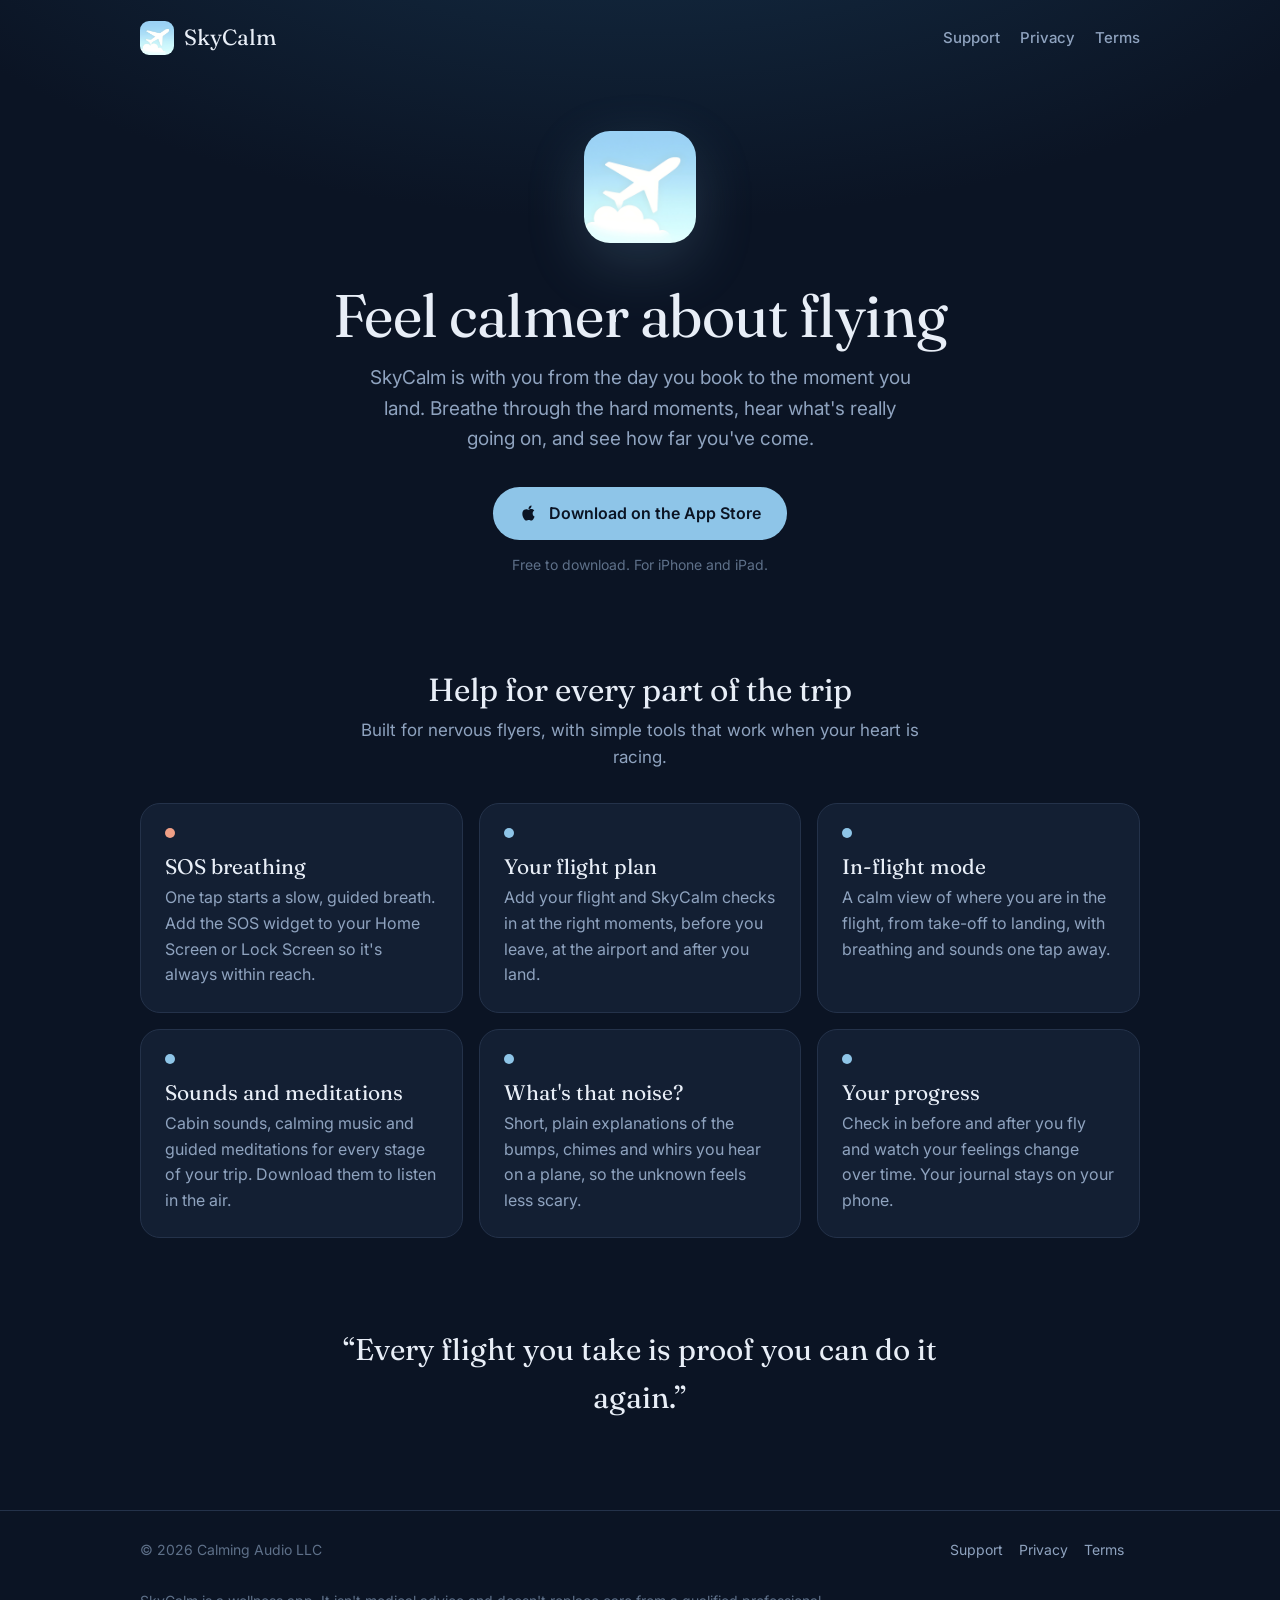
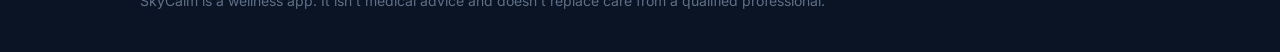
==== index.html @ d06df046 "SkyCalm website: home, privacy, terms, support Static site for skycalm.net, served by GitHub Pages. " ====
<!doctype html>
<html lang="en">
<head>
  <meta charset="utf-8">
  <meta name="viewport" content="width=device-width, initial-scale=1">
  <title>SkyCalm: Fear of Flying</title>
  <meta name="description" content="SkyCalm helps you feel calmer about flying, with SOS breathing, a flight plan that checks in on you, calming sounds and guided meditations.">
  <meta name="theme-color" content="#0b1424">
  <meta property="og:title" content="SkyCalm: Fear of Flying">
  <meta property="og:description" content="Feel calmer about flying, from booking to landing.">
  <meta property="og:image" content="https://skycalm.net/icon.png">
  <meta name="apple-itunes-app" content="app-id=6746972686">
  <link rel="icon" href="icon.png">
  <link rel="apple-touch-icon" href="icon.png">
  <link rel="preconnect" href="https://fonts.googleapis.com">
  <link rel="preconnect" href="https://fonts.gstatic.com" crossorigin>
  <link rel="stylesheet" href="https://fonts.googleapis.com/css2?family=Fraunces:opsz@9..144&family=Inter:wght@400;500;600&display=swap">
  <link rel="stylesheet" href="styles.css">
</head>
<body>
  <header class="site-header">
    <div class="wrap">
      <a class="brand" href="/"><img src="icon.png" alt="">SkyCalm</a>
      <nav class="nav" aria-label="Main">
        <a href="/support">Support</a>
        <a href="/privacy">Privacy</a>
        <a href="/terms">Terms</a>
      </nav>
    </div>
  </header>

  <main>
    <section class="hero">
      <div class="wrap">
        <img class="app-icon" src="icon.png" alt="SkyCalm app icon">
        <h1>Feel calmer about flying</h1>
        <p class="lede">SkyCalm is with you from the day you book to the moment you land. Breathe through the hard moments, hear what's really going on, and see how far you've come.</p>
        <a class="button" href="https://apps.apple.com/app/id6746972686">
          <svg viewBox="0 0 24 24" fill="currentColor" aria-hidden="true"><path d="M16.37 12.6c-.02-2.3 1.88-3.4 1.96-3.46-1.07-1.56-2.73-1.78-3.32-1.8-1.41-.14-2.76.83-3.48.83-.72 0-1.82-.81-3-.79-1.54.02-2.96.9-3.76 2.27-1.6 2.78-.41 6.9 1.15 9.16.76 1.1 1.67 2.34 2.86 2.3 1.15-.05 1.58-.74 2.97-.74 1.38 0 1.77.74 2.98.72 1.23-.02 2.01-1.12 2.76-2.23.87-1.28 1.23-2.52 1.25-2.58-.03-.01-2.4-.92-2.42-3.66zM14.1 5.86c.63-.77 1.06-1.83.94-2.89-.91.04-2.02.61-2.67 1.37-.58.67-1.1 1.76-.96 2.8 1.02.08 2.06-.52 2.69-1.28z"/></svg>
          Download on the App Store
        </a>
        <p class="small">Free to download. For iPhone and iPad.</p>
      </div>
    </section>

    <section class="section">
      <div class="wrap">
        <h2>Help for every part of the trip</h2>
        <p class="center">Built for nervous flyers, with simple tools that work when your heart is racing.</p>
        <div class="grid">
          <div class="card"><div class="dot sos"></div><h3>SOS breathing</h3><p>One tap starts a slow, guided breath. Add the SOS widget to your Home Screen or Lock Screen so it's always within reach.</p></div>
          <div class="card"><div class="dot"></div><h3>Your flight plan</h3><p>Add your flight and SkyCalm checks in at the right moments, before you leave, at the airport and after you land.</p></div>
          <div class="card"><div class="dot"></div><h3>In-flight mode</h3><p>A calm view of where you are in the flight, from take-off to landing, with breathing and sounds one tap away.</p></div>
          <div class="card"><div class="dot"></div><h3>Sounds and meditations</h3><p>Cabin sounds, calming music and guided meditations for every stage of your trip. Download them to listen in the air.</p></div>
          <div class="card"><div class="dot"></div><h3>What's that noise?</h3><p>Short, plain explanations of the bumps, chimes and whirs you hear on a plane, so the unknown feels less scary.</p></div>
          <div class="card"><div class="dot"></div><h3>Your progress</h3><p>Check in before and after you fly and watch your feelings change over time. Your journal stays on your phone.</p></div>
        </div>
      </div>
    </section>

    <section class="quote">
      <div class="wrap">
        <p>“Every flight you take is proof you can do it again.”</p>
      </div>
    </section>
  </main>

  <footer class="site-footer">
    <div class="wrap">
      <div>© 2026 Calming Audio LLC</div>
      <div><a href="/support">Support</a><a href="/privacy">Privacy</a><a href="/terms">Terms</a></div>
      <p class="disclaimer">SkyCalm is a wellness app. It isn't medical advice and doesn't replace care from a qualified professional.</p>
    </div>
  </footer>
</body>
</html>
---- styles.css ----
/* SkyCalm website: the app's "night flight" palette. */
:root {
  --bg: #0b1424;
  --surface: #131f33;
  --raised: #1a2840;
  --text: #e8eef7;
  --muted: #8fa3bf;
  --faint: #5e7089;
  --border: #24324a;
  --sky: #8ec5e8;
  --on-accent: #0b1424;
  --sos: #ef9f86;
  --serif: 'Fraunces', Georgia, serif;
  --sans: 'Inter', system-ui, -apple-system, 'Segoe UI', sans-serif;
  color-scheme: dark;
}

* { box-sizing: border-box; }

html { -webkit-text-size-adjust: 100%; }

body {
  margin: 0;
  background:
    radial-gradient(1200px 600px at 50% -200px, #16314a 0%, transparent 70%),
    var(--bg);
  color: var(--text);
  font-family: var(--sans);
  font-size: 17px;
  line-height: 1.6;
  min-height: 100vh;
}

a { color: var(--sky); text-underline-offset: 3px; }
a:hover { color: #b6dcf3; }
:focus-visible { outline: 2px solid var(--sky); outline-offset: 3px; border-radius: 6px; }

.wrap { max-width: 1040px; margin: 0 auto; padding: 0 20px; }
.narrow { max-width: 720px; }

/* Header */
.site-header { padding: 20px 0; }
.site-header .wrap { display: flex; align-items: center; justify-content: space-between; gap: 16px; flex-wrap: wrap; }
.brand { display: flex; align-items: center; gap: 10px; color: var(--text); text-decoration: none; font-family: var(--serif); font-size: 22px; }
.brand img { width: 34px; height: 34px; border-radius: 9px; }
.nav { display: flex; gap: 20px; flex-wrap: wrap; }
.nav a { color: var(--muted); text-decoration: none; font-size: 15px; font-weight: 500; }
.nav a:hover, .nav a[aria-current='page'] { color: var(--text); }

/* Hero */
.hero { text-align: center; padding: 56px 0 40px; }
.hero .app-icon { width: 112px; height: 112px; border-radius: 26px; box-shadow: 0 20px 60px rgba(142, 197, 232, 0.18); }
h1, h2, h3 { font-family: var(--serif); font-weight: 400; line-height: 1.2; margin: 0 0 12px; }
.hero h1 { font-size: clamp(36px, 7vw, 60px); margin-top: 28px; letter-spacing: -0.5px; }
.lede { color: var(--muted); font-size: 19px; max-width: 560px; margin: 0 auto 32px; }

.button {
  display: inline-flex; align-items: center; gap: 10px;
  background: var(--sky); color: var(--on-accent);
  padding: 14px 26px; border-radius: 999px;
  font-weight: 600; text-decoration: none; font-size: 16px;
}
.button:hover { color: var(--on-accent); background: #a7d3ef; }
.button svg { width: 20px; height: 20px; }
.small { color: var(--faint); font-size: 14px; margin-top: 14px; }

/* Features */
.section { padding: 40px 0; }
.section h2 { font-size: 32px; text-align: center; margin-bottom: 8px; }
.section > .wrap > p.center { color: var(--muted); text-align: center; margin: 0 auto 32px; max-width: 560px; }
.grid { display: grid; grid-template-columns: repeat(auto-fit, minmax(260px, 1fr)); gap: 16px; }
.card {
  background: var(--surface);
  border: 1px solid var(--border);
  border-radius: 20px;
  padding: 24px;
}
.card h3 { font-size: 21px; margin-bottom: 6px; }
.card p { color: var(--muted); margin: 0; font-size: 16px; }
.card .dot { width: 10px; height: 10px; border-radius: 50%; background: var(--sky); margin-bottom: 16px; }
.card .dot.sos { background: var(--sos); }

.quote { text-align: center; padding: 48px 0; }
.quote p { font-family: var(--serif); font-size: clamp(22px, 4vw, 30px); max-width: 680px; margin: 0 auto; }

/* Long-form pages */
.doc { padding: 32px 0 64px; }
.doc h1 { font-size: clamp(32px, 6vw, 44px); }
.doc h2 { font-size: 24px; margin-top: 40px; }
.doc p, .doc li { color: #cbd6e6; }
.doc ul { padding-left: 22px; }
.doc li { margin-bottom: 6px; }
.updated { color: var(--faint); font-size: 15px; }
.callout {
  background: var(--surface); border: 1px solid var(--border); border-radius: 16px;
  padding: 18px 20px; margin: 24px 0;
}
.callout p { margin: 0; }
details { background: var(--surface); border: 1px solid var(--border); border-radius: 14px; padding: 14px 18px; margin-bottom: 10px; }
summary { cursor: pointer; font-weight: 600; color: var(--text); }
details p { margin: 10px 0 0; }

/* Footer */
.site-footer { border-top: 1px solid var(--border); margin-top: 40px; padding: 28px 0 40px; color: var(--faint); font-size: 14px; }
.site-footer .wrap { display: flex; justify-content: space-between; gap: 16px; flex-wrap: wrap; }
.site-footer a { color: var(--muted); text-decoration: none; margin-right: 16px; }
.site-footer a:hover { color: var(--text); }
.disclaimer { width: 100%; margin: 12px 0 0; }

@media (max-width: 520px) {
  body { font-size: 16px; }
  .nav { gap: 14px; }
  .hero { padding-top: 32px; }
}
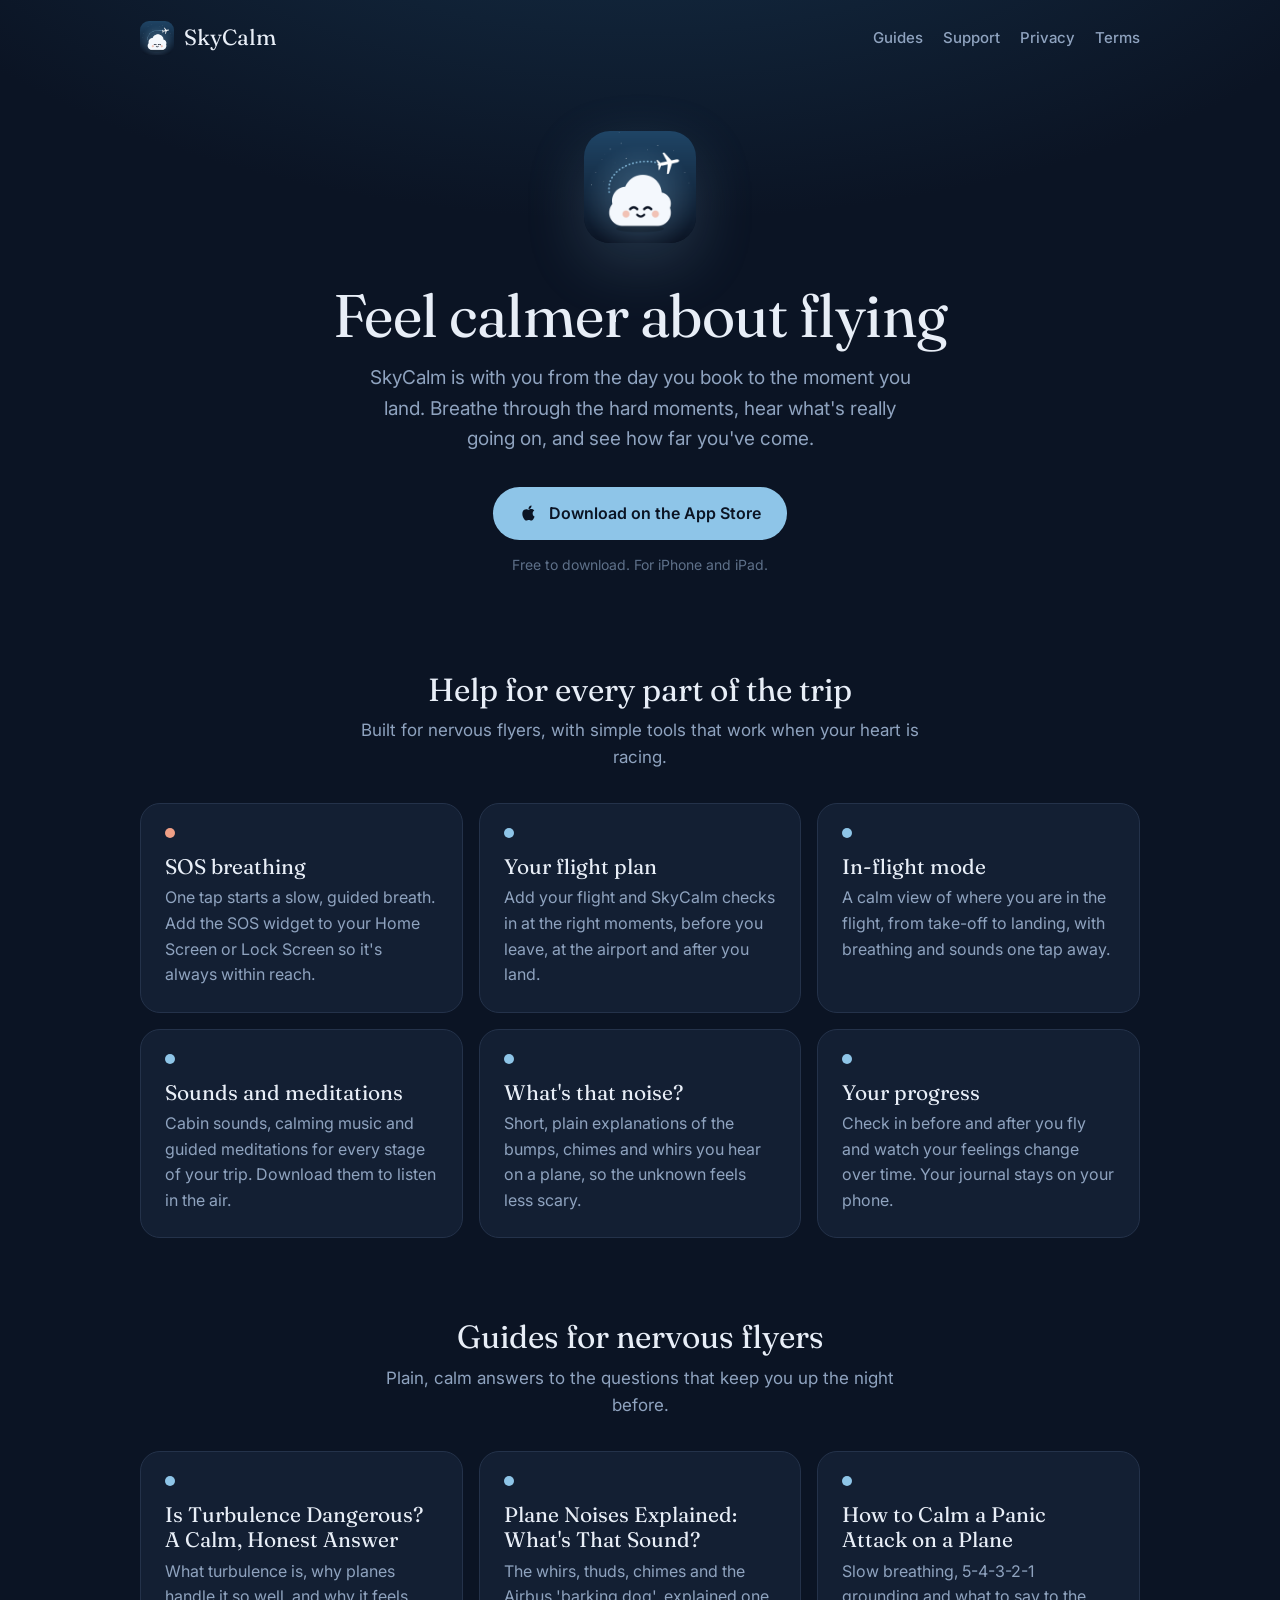
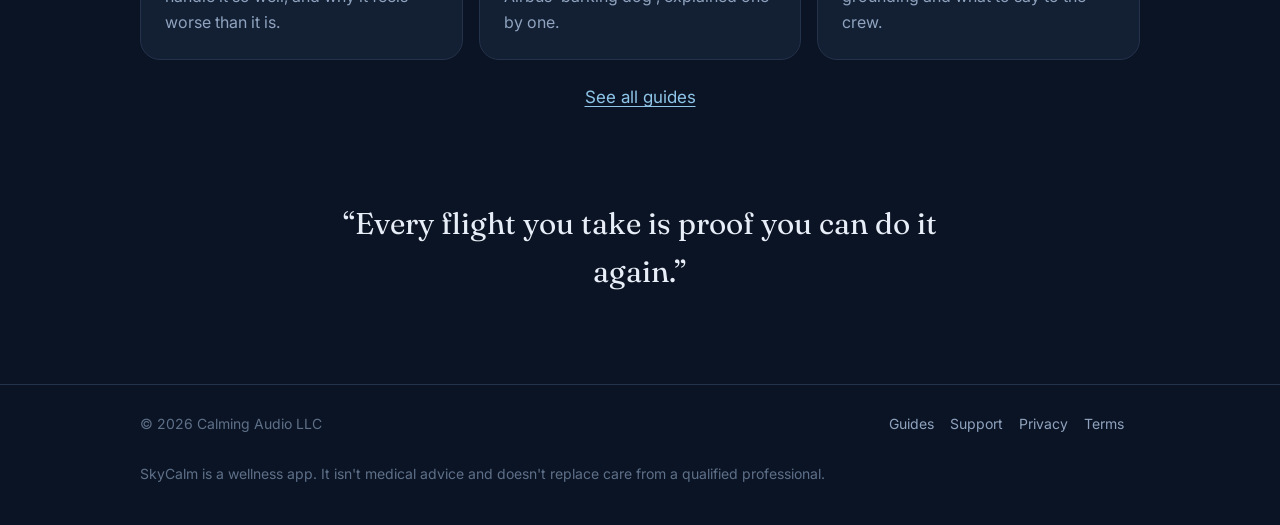
==== commit d64f7609: "Add guides for nervous flyers Six guides (turbulence, plane noises, panic attacks, turbulence foreca" ====
--- a/index.html
+++ b/index.html
@@ -22,6 +22,7 @@
     <div class="wrap">
       <a class="brand" href="/"><img src="icon.png" alt="">SkyCalm</a>
       <nav class="nav" aria-label="Main">
+        <a href="/guides/">Guides</a>
         <a href="/support">Support</a>
         <a href="/privacy">Privacy</a>
         <a href="/terms">Terms</a>
@@ -58,6 +59,19 @@
       </div>
     </section>
 
+    <section class="section guides-teaser">
+      <div class="wrap">
+        <h2>Guides for nervous flyers</h2>
+        <p class="center">Plain, calm answers to the questions that keep you up the night before.</p>
+        <div class="grid guide-grid">
+          <a class="card guide-card" href="/guides/is-turbulence-dangerous"><div class="dot"></div><h3>Is Turbulence Dangerous? A Calm, Honest Answer</h3><p>What turbulence is, why planes handle it so well, and why it feels worse than it is.</p></a>
+          <a class="card guide-card" href="/guides/plane-noises-explained"><div class="dot"></div><h3>Plane Noises Explained: What's That Sound?</h3><p>The whirs, thuds, chimes and the Airbus 'barking dog', explained one by one.</p></a>
+          <a class="card guide-card" href="/guides/panic-attack-on-a-plane"><div class="dot"></div><h3>How to Calm a Panic Attack on a Plane</h3><p>Slow breathing, 5-4-3-2-1 grounding and what to say to the crew.</p></a>
+        </div>
+        <p class="center more"><a href="/guides/">See all guides</a></p>
+      </div>
+    </section>
+
     <section class="quote">
       <div class="wrap">
         <p>“Every flight you take is proof you can do it again.”</p>
@@ -68,7 +82,7 @@
   <footer class="site-footer">
     <div class="wrap">
       <div>© 2026 Calming Audio LLC</div>
-      <div><a href="/support">Support</a><a href="/privacy">Privacy</a><a href="/terms">Terms</a></div>
+      <div><a href="/guides/">Guides</a><a href="/support">Support</a><a href="/privacy">Privacy</a><a href="/terms">Terms</a></div>
       <p class="disclaimer">SkyCalm is a wellness app. It isn't medical advice and doesn't replace care from a qualified professional.</p>
     </div>
   </footer>
--- a/styles.css
+++ b/styles.css
@@ -100,6 +100,48 @@
 summary { cursor: pointer; font-weight: 600; color: var(--text); }
 details p { margin: 10px 0 0; }
 
+/* Guides */
+.lede-left { color: var(--muted); font-size: 19px; margin: 0 0 24px; }
+.doc .lede-left { color: var(--muted); }
+.crumbs { margin: 0 0 8px; font-size: 15px; }
+.crumbs a { color: var(--muted); text-decoration: none; }
+.crumbs a::before { content: '\2190\00a0'; }
+.crumbs a:hover { color: var(--text); }
+.article h2 { font-size: 26px; }
+.article p, .article li { line-height: 1.7; }
+.article ul { margin: 0 0 20px; }
+.say {
+  border-left: 3px solid var(--sky); padding: 4px 0 4px 16px; margin: 20px 0;
+  font-family: var(--serif); font-size: 20px;
+}
+.doc .say { color: var(--text); }
+.faq { margin-top: 16px; }
+.faq summary { line-height: 1.4; }
+.help-box {
+  background: linear-gradient(160deg, var(--raised), var(--surface));
+  border: 1px solid var(--border); border-radius: 20px;
+  padding: 24px; margin: 40px 0 8px;
+}
+.doc .help-box h2 { margin-top: 0; }
+.help-box ul { padding-left: 20px; margin: 0 0 20px; }
+.help-box .small { margin-bottom: 0; }
+.related ul { list-style: none; padding: 0; margin: 0; display: grid; gap: 12px; }
+.doc .related li { margin: 0; }
+.related a {
+  display: block; font-family: var(--serif); font-size: 20px; line-height: 1.3; text-decoration: none;
+}
+.related span { display: block; color: var(--muted); font-size: 15px; margin-top: 2px; }
+.related li { background: var(--surface); border: 1px solid var(--border); border-radius: 16px; padding: 16px 18px; }
+.doc .wrap > .narrow { margin-left: auto; margin-right: auto; }
+.guides-intro { margin-bottom: 28px; }
+.guide-grid { margin-bottom: 8px; }
+.guide-card { display: block; text-decoration: none; color: var(--text); transition: border-color .15s, transform .15s; }
+.guide-card:hover { color: var(--text); border-color: #3a5273; transform: translateY(-2px); }
+.doc .guide-card h2 { font-size: 21px; margin: 0 0 6px; }
+.doc .guide-card p, .guide-card p { color: var(--muted); }
+.guide-card .read { display: block; color: var(--faint); font-size: 14px; margin-top: 12px; }
+.section > .wrap > p.center.more { margin: 24px auto 0; }
+
 /* Footer */
 .site-footer { border-top: 1px solid var(--border); margin-top: 40px; padding: 28px 0 40px; color: var(--faint); font-size: 14px; }
 .site-footer .wrap { display: flex; justify-content: space-between; gap: 16px; flex-wrap: wrap; }
@@ -111,4 +153,8 @@
   body { font-size: 16px; }
   .nav { gap: 14px; }
   .hero { padding-top: 32px; }
+  .lede-left { font-size: 17px; }
+  .article h2 { font-size: 23px; }
+  .help-box { padding: 20px 18px; }
+  .help-box .button { width: 100%; justify-content: center; }
 }
